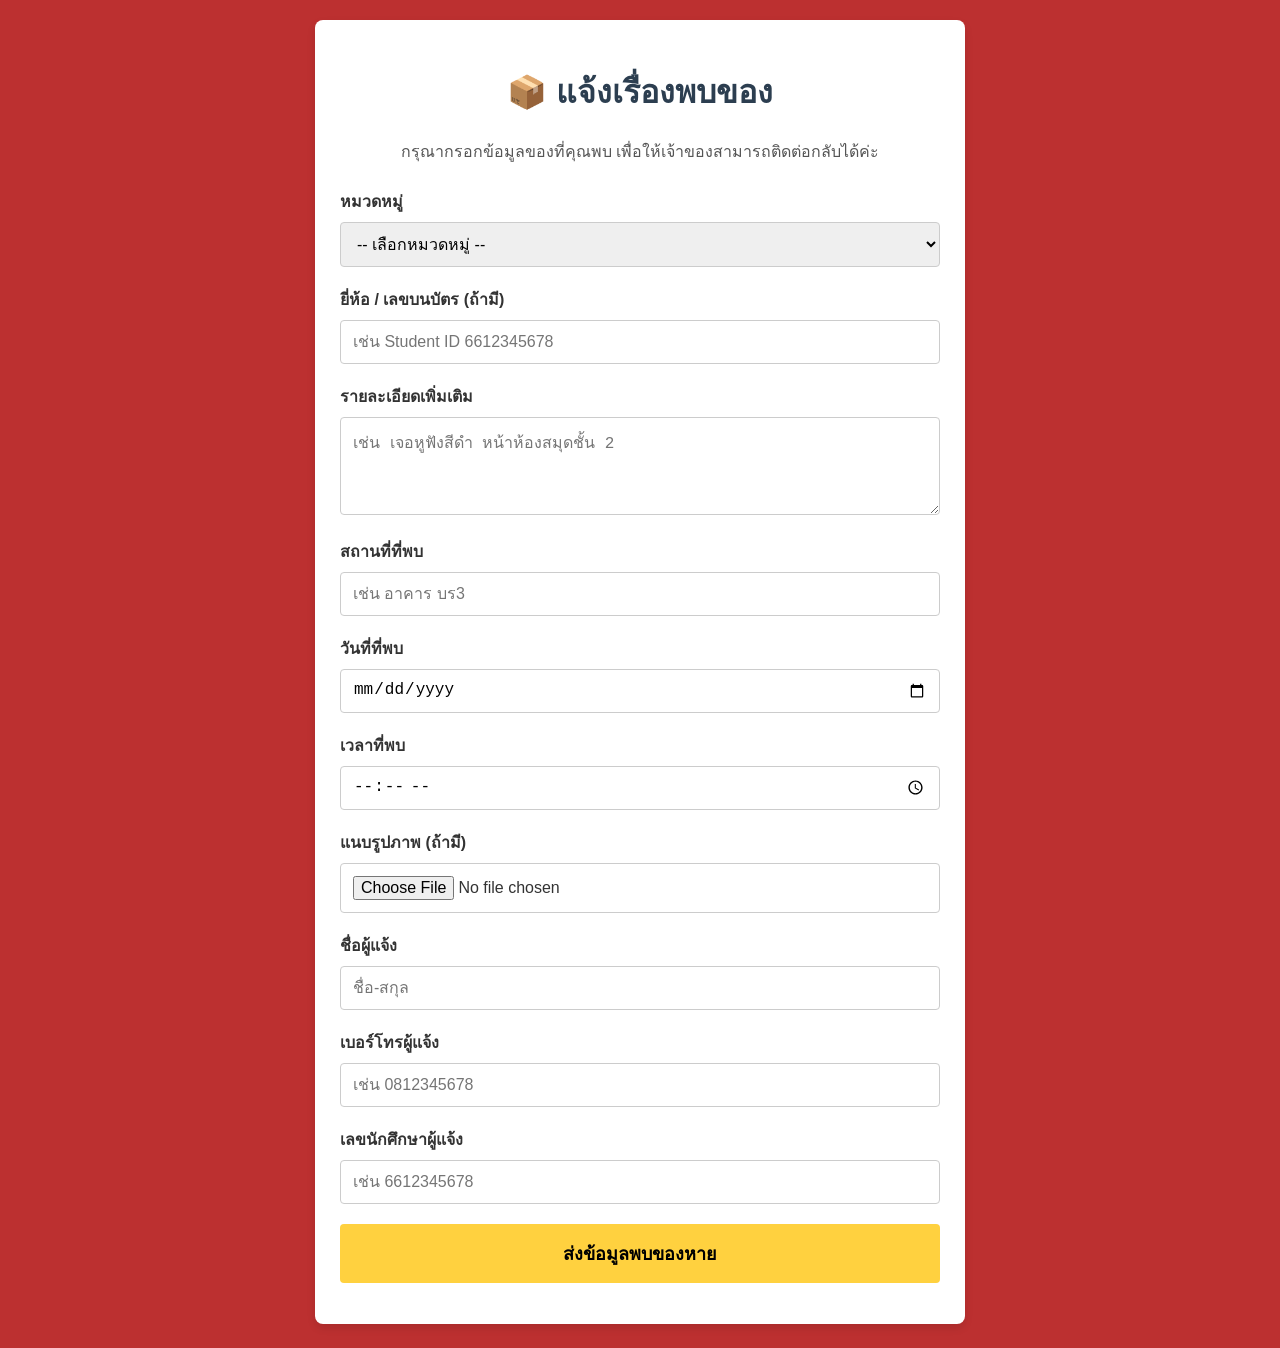
==== Frontend/found.html @ 1fd56bd8 "Initial commit Created from https://vercel.com/new" ====
<!DOCTYPE html>
<html lang="th">
<head>
  <meta charset="UTF-8">
  <meta name="viewport" content="width=device-width, initial-scale=1.0">
  <title>แจ้งเรื่องพบของ</title>
  <style>
    body {
      font-family: -apple-system, BlinkMacSystemFont, "Segoe UI", Roboto, "Helvetica Neue", Arial, sans-serif;
      margin: 0;
      padding: 20px;
      background-color: #bc3030;
      color: #333;
    }

    form {
      max-width: 600px;
      margin: 0 auto;
      padding: 25px;
      background-color: #ffffff;
      border-radius: 8px;
      box-shadow: 0 4px 8px rgba(0,0,0,0.1);
    }

    h1 {
      text-align: center;
      color: #2c3e50;
    }

    p.intro {
      text-align: center;
      color: #555;
      margin-bottom: 25px;
    }

    .form-group {
      margin-bottom: 20px;
    }

    label {
      display: block;
      margin-bottom: 8px;
      font-weight: bold;
    }

    input, textarea, select {
      width: 100%;
      padding: 12px;
      border: 1px solid #ccc;
      border-radius: 4px;
      box-sizing: border-box;
      font-size: 16px;
    }

    button {
      width: 100%;
      padding: 15px;
      background-color: #ffd13f;
      color: black;
      border: none;
      border-radius: 4px;
      cursor: pointer;
      font-size: 18px;
      font-weight: bold;
      transition: background-color 0.2s;
    }

    button:hover {
      background-color: #da8012;
    }

    /* Normalize date/time inputs on iPhone (same height as other inputs) */
    input[type="date"], input[type="time"] {
      -webkit-appearance: none;
      appearance: none;
      height: 44px;
      padding: 10px 12px;
      font-size: 16px;
      line-height: 1.2;
    }
    /* Improve rendering of iOS value area */
    input[type="date"]::-webkit-date-and-time-value,
    input[type="time"]::-webkit-date-and-time-value {
      text-align: left;
    }
  </style>
</head>
<body>

  <form id="foundForm">
    <h1>📦 แจ้งเรื่องพบของ</h1>
    <p class="intro">กรุณากรอกข้อมูลของที่คุณพบ เพื่อให้เจ้าของสามารถติดต่อกลับได้ค่ะ</p>

    <div class="form-group">
      <label for="category">หมวดหมู่</label>
      <select id="category" name="category" required onchange="toggleOtherCategory()">
        <option value="">-- เลือกหมวดหมู่ --</option>
        <option>บัตร</option>
        <option>โทรศัพท์</option>
        <option>อุปกรณ์อิเล็กทรอนิกส์</option>
        <option>เครื่องเขียน</option>
        <option value="other">อื่น ๆ</option>
      </select>
    </div>


    <div class="form-group" id="otherCategoryGroup" style="display:none;">
      <label for="otherCategory">ระบุหมวดหมู่สิ่งของ</label>
      <input type="text" id="otherCategory" placeholder="เช่น กระเป๋า, เสื้อผ้า">
    </div>

    <div class="form-group">
      <label for="brand">ยี่ห้อ / เลขบนบัตร (ถ้ามี)</label>
      <input type="text" id="brand" name="brand" placeholder="เช่น Student ID 6612345678">
    </div>

    <div class="form-group">
      <label for="details">รายละเอียดเพิ่มเติม</label>
      <textarea id="details" name="details" rows="4" placeholder="เช่น เจอหูฟังสีดำ หน้าห้องสมุดชั้น 2" required></textarea>
    </div>

    <div class="form-group">
      <label for="location">สถานที่ที่พบ</label>
      <input type="text" id="location" name="location" placeholder="เช่น อาคาร บร3" required>
    </div>


    <div class="form-group">
      <label for="date">วันที่ที่พบ</label>
      <input type="date" id="date" name="date" required>
    </div>

    <div class="form-group">
      <label for="time">เวลาที่พบ</label>
      <input type="time" id="time" name="time" required>
    </div>

    <div class="form-group">
      <label for="itemImage">แนบรูปภาพ (ถ้ามี)</label>
      <input type="file" id="itemImage" name="itemImage" accept="image/jpeg,image/jpg,image/png,image/gif,image/webp">
    </div>


    <div class="form-group">
      <label for="reporterName">ชื่อผู้แจ้ง</label>
      <input type="text" id="reporterName" placeholder="ชื่อ-สกุล" required>
    </div>
    <div class="form-group">
      <label for="reporterPhone">เบอร์โทรผู้แจ้ง</label>
      <input 
        type="tel" 
        id="reporterPhone" 
        placeholder="เช่น 0812345678" 
        inputmode="numeric"
        maxlength="10"
        pattern="[0-9]{10}"
        oninput="this.value=this.value.replace(/[^0-9]/g,'').slice(0,10);"
        required>
    </div>
    <div class="form-group">
      <label for="reporterStudentId">เลขนักศึกษาผู้แจ้ง</label>
      <input
        type="text"
        id="reporterStudentId"
        placeholder="เช่น 6612345678"
        inputmode="numeric"
        maxlength="10"
        pattern="[0-9]{10}"
        oninput="this.value=this.value.replace(/[^0-9]/g,'').slice(0,10);"
        required
      >
    </div>

    <button type="button" id="submitBtn">ส่งข้อมูลพบของหาย</button>
    <p id="status" style="text-align:center;margin-top:10px;"></p>
  </form>

  <script src="liff.js"></script>
  <script>
  // แสดง/ซ่อนช่องกรอกหมวดหมู่เอง
  function toggleOtherCategory() {
    const category = document.getElementById('category').value;
    const otherGroup = document.getElementById('otherCategoryGroup');
    if (category === 'other') {
      otherGroup.style.display = 'block';
      document.getElementById('otherCategory').required = true;
    } else {
      otherGroup.style.display = 'none';
      document.getElementById('otherCategory').required = false;
      document.getElementById('otherCategory').value = '';
    }
  }

  // UI helpers
  function showStatus(msg, type = 'info') {
    const el = document.getElementById('status');
    el.textContent = msg;
    el.style.color = type === 'error' ? '#b91c1c' : type === 'success' ? '#166534' : '#374151';
  }
  function setSubmitting(disabled) {
    const btn = document.getElementById('submitBtn');
    btn.disabled = disabled;
    btn.style.opacity = disabled ? '0.6' : '1';
    btn.textContent = disabled ? 'กำลังส่ง...' : 'ส่งข้อมูลพบของหาย';
  }

  // Image: read & compress to JPEG to avoid huge base64 (iOS/quota)
  function readFileAsDataURL(file) {
    return new Promise((resolve) => {
      if (!file) return resolve('');
      const reader = new FileReader();
      reader.onload = () => resolve(reader.result || '');
      reader.onerror = () => resolve('');
      reader.readAsDataURL(file);
    });
  }
  function compressImage(file, maxW = 1024, maxH = 1024, quality = 0.7) {
    return new Promise((resolve) => {
      if (!file) return resolve('');
      const img = new Image();
      const fr = new FileReader();
      fr.onload = () => { img.src = fr.result; };
      fr.onerror = () => resolve('');
      img.onload = () => {
        let { width, height } = img;
        const ratio = Math.min(maxW / width, maxH / height, 1);
        const w = Math.round(width * ratio);
        const h = Math.round(height * ratio);
        const canvas = document.createElement('canvas');
        canvas.width = w; canvas.height = h;
        const ctx = canvas.getContext('2d');
        ctx.drawImage(img, 0, 0, w, h);
        try {
          const dataUrl = canvas.toDataURL('image/jpeg', quality);
          resolve(dataUrl || '');
        } catch {
          resolve('');
        }
      };
      img.onerror = () => resolve('');
      fr.readAsDataURL(file);
    });
  }

  let liffProfile = null;
  async function initLiffSafe() {
    try { liffProfile = await initializeLiff("2008305063-P2NpboxX"); }
    catch (e) { console.warn('LIFF init skipped:', e); }
  }

  const GOOGLE_SHEET_URL = "https://script.google.com/macros/s/AKfycbwIFuTgpOLX0ZBdzynd5KkU3ffsWLakRwkskfgbDKEiwHoJK8pqDgki43aEMBW3VUob/exec";

  async function sendToGoogleSheet(data) {
    try {
      const response = await fetch(GOOGLE_SHEET_URL, {
        method: 'POST',
        mode: 'no-cors',
        headers: {
          'Content-Type': 'application/json',
        },
        body: JSON.stringify({
          type: 'found',
          id: data.id,
          category: data.category,
          brand: data.brand,
          details: data.details,
          location: data.location,
          date: data.date,
          time: data.time,
          reporterName: data.reporterName,
          reporterPhone: data.reporterPhone,
          reporterStudentId: data.reporterStudentId,
          status: data.status,
          itemImage: data.itemImage ? true : false
        })
      });
      console.log('✅ Sent to Google Sheets');
      return true;
    } catch (error) {
      console.error('❌ Failed to send to Google Sheets:', error);
      return false;
    }
  }

  async function handleSubmit() {
    setSubmitting(true);
    showStatus('กำลังส่ง...', 'info');

    let category = document.getElementById("category").value;
    // ถ้าเลือก "อื่น ๆ" ให้ใช้ค่าที่กรอกเอง
    if (category === 'other') {
      const otherCat = document.getElementById("otherCategory").value.trim();
      if (!otherCat) {
        showStatus('❌ กรุณาระบุหมวดหมู่', 'error');
        setSubmitting(false);
        return;
      }
      category = otherCat;
    }

    const brand = document.getElementById("brand").value;
    const details = document.getElementById("details").value;
    const location = document.getElementById("location").value;
    const date = document.getElementById("date").value;
    const time = document.getElementById("time").value;
    const reporterName = document.getElementById("reporterName").value.trim();
    const reporterPhone = document.getElementById("reporterPhone").value.trim();
    const reporterStudentId = document.getElementById("reporterStudentId").value.trim();

    // Validate
    if (!category || !details || !location || !date || !time || !reporterName || !reporterPhone || !reporterStudentId) {
      showStatus('❌ กรุณากรอกข้อมูลให้ครบถ้วน', 'error');
      setSubmitting(false);
      return;
    }

    // ตรวจสอบเบอร์และรหัสนักศึกษา 10 หลัก
    if (reporterPhone.length !== 10 || !/^\d{10}$/.test(reporterPhone)) {
      showStatus('❌ เบอร์โทรต้องเป็นตัวเลข 10 หลัก', 'error');
      setSubmitting(false);
      return;
    }
    if (reporterStudentId.length !== 10 || !/^\d{10}$/.test(reporterStudentId)) {
      showStatus('❌ รหัสนักศึกษาต้องเป็นตัวเลข 10 หลัก', 'error');
      setSubmitting(false);
      return;
    }

    // ถ้ารูปใหญ๋เกินไป ให้บันทึกโดยไม่เอารูป
    const file = document.getElementById("itemImage").files?.[0] || null;
    let itemImage = '';
    try {
      itemImage = await compressImage(file);
      if (!itemImage && file) itemImage = await readFileAsDataURL(file);
      if (itemImage && itemImage.length > 3_500_000) {
        itemImage = '';
        console.warn('Image skipped: too large for localStorage');
        showStatus('รูปภาพมีขนาดใหญ่เกินไป จะบันทึกข้อมูลโดยไม่แนบรูปภาพ', 'info');
      }
    } catch {
      itemImage = '';
    }

    const data = {
      id: Date.now(),
      category, brand, details, location, date, time,
      reporterName, reporterPhone, reporterStudentId,
      itemImage,
      status: 'waiting',
      created: new Date().toISOString()
    };

    // Save to local
    const foundItems = JSON.parse(localStorage.getItem("foundItems") || "[]");
    try {
      foundItems.push(data);
      localStorage.setItem("foundItems", JSON.stringify(foundItems));
    } catch (e) {
      try {
        data.itemImage = '';
        foundItems.push(data);
        localStorage.setItem("foundItems", JSON.stringify(foundItems));
        showStatus('บันทึกแล้ว (ไม่รวมรูป เนื่องจากพื้นที่ไม่พอ)', 'info');
      } catch (e2) {
        showStatus('❌ ไม่สามารถบันทึกข้อมูลในอุปกรณ์ได้', 'error');
        setSubmitting(false);
        return;
      }
    }

    // Send to Google Sheets (ไม่รอผลลัพธ์)
    sendToGoogleSheet(data).catch(err => {
      console.warn('Sheet sync failed (will retry later):', err);
    });

    // Success
    showStatus('✅ ส่งข้อมูลเรียบร้อยแล้ว', 'success');
    document.getElementById("category").value = "";
    document.getElementById("otherCategory").value = "";
    document.getElementById("otherCategoryGroup").style.display = "none";
    document.getElementById("brand").value = "";
    document.getElementById("details").value = "";
    document.getElementById("location").value = "";
    document.getElementById("date").value = "";
    document.getElementById("time").value = "";
    document.getElementById("reporterName").value = "";
    document.getElementById("reporterPhone").value = "";
    document.getElementById("reporterStudentId").value = "";
    document.getElementById("itemImage").value = "";
    setSubmitting(false);
  }

  document.addEventListener('DOMContentLoaded', () => {
    initLiffSafe();
    document.getElementById("submitBtn").addEventListener("click", handleSubmit);
  });
  </script>
</body>
</html>
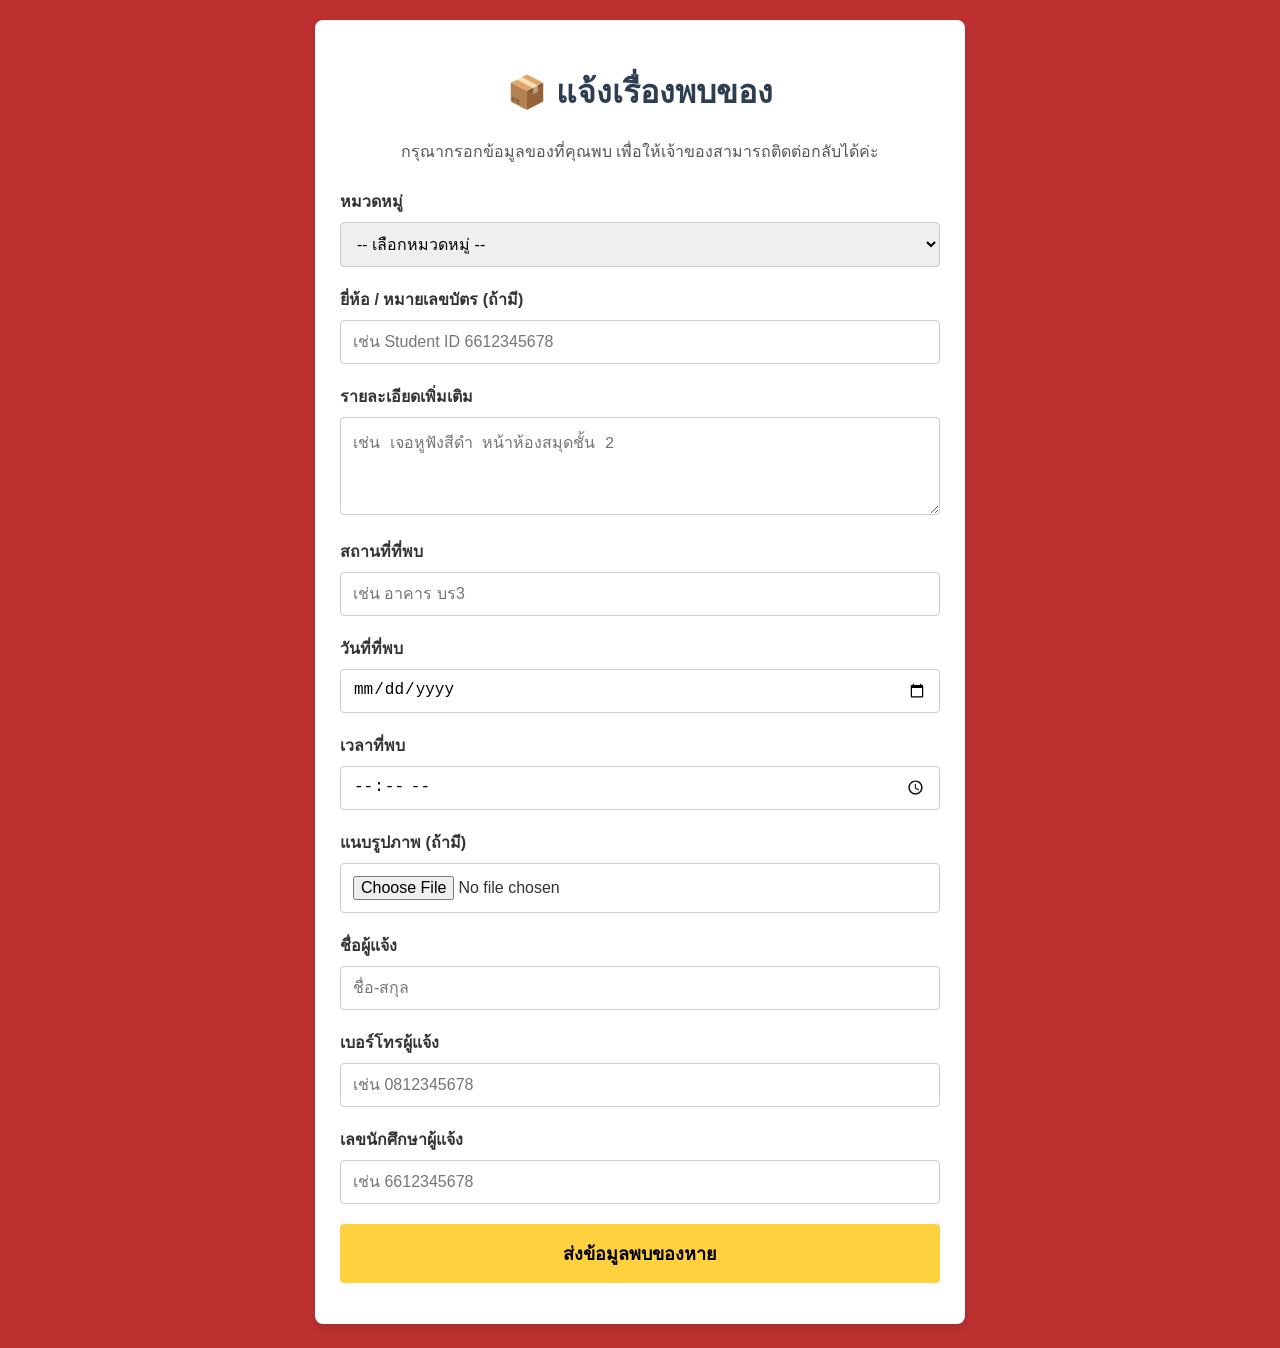
==== commit 5e162a56: "Merge from upstream" ====
--- a/Frontend/found.html
+++ b/Frontend/found.html
@@ -110,7 +110,7 @@
     </div>
 
     <div class="form-group">
-      <label for="brand">ยี่ห้อ / เลขบนบัตร (ถ้ามี)</label>
+      <label for="brand">ยี่ห้อ / หมายเลขบัตร (ถ้ามี)</label>
       <input type="text" id="brand" name="brand" placeholder="เช่น Student ID 6612345678">
     </div>
 
@@ -177,7 +177,10 @@
 
   <script src="liff.js"></script>
   <script>
-  // แสดง/ซ่อนช่องกรอกหมวดหมู่เอง
+    const LAMBDA_FOUND_URL = "https://ug5ylqwjbwgdr3had5jrw5tare0zusry.lambda-url.us-east-1.on.aws/";
+    const LIFF_ID = "2008305063-P2NpboxX";
+
+// แสดง/ซ่อนช่องกรอกหมวดหมู่เอง
   function toggleOtherCategory() {
     const category = document.getElementById('category').value;
     const otherGroup = document.getElementById('otherCategoryGroup');
@@ -198,13 +201,13 @@
     el.style.color = type === 'error' ? '#b91c1c' : type === 'success' ? '#166534' : '#374151';
   }
   function setSubmitting(disabled) {
-    const btn = document.getElementById('submitBtn');
+    const btn = document.getElementById('submitBtn'); // ⭐️ (ใช้ id "submitBtn")
     btn.disabled = disabled;
     btn.style.opacity = disabled ? '0.6' : '1';
     btn.textContent = disabled ? 'กำลังส่ง...' : 'ส่งข้อมูลพบของหาย';
   }
 
-  // Image: read & compress to JPEG to avoid huge base64 (iOS/quota)
+  // Image: read & compress to JPEG
   function readFileAsDataURL(file) {
     return new Promise((resolve) => {
       if (!file) return resolve('');
@@ -242,44 +245,47 @@
     });
   }
 
-  let liffProfile = null;
+let liffProfile = null;
   async function initLiffSafe() {
-    try { liffProfile = await initializeLiff("2008305063-P2NpboxX"); }
+    try {
+      liffProfile = await initializeLiff(LIFF_ID);
+    }
     catch (e) { console.warn('LIFF init skipped:', e); }
   }
 
-  const GOOGLE_SHEET_URL = "https://script.google.com/macros/s/AKfycbwIFuTgpOLX0ZBdzynd5KkU3ffsWLakRwkskfgbDKEiwHoJK8pqDgki43aEMBW3VUob/exec";
-
-  async function sendToGoogleSheet(data) {
-    try {
-      const response = await fetch(GOOGLE_SHEET_URL, {
-        method: 'POST',
-        mode: 'no-cors',
-        headers: {
-          'Content-Type': 'application/json',
-        },
-        body: JSON.stringify({
-          type: 'found',
-          id: data.id,
+  // ⭐️ 2. ฟังก์ชันสำหรับส่งข้อมูลไป Lambda (ตัวเดียว)
+async function sendToLambda(data) {
+      // "แมป" ข้อมูลจากฟอร์ม ให้ตรงกับที่ Lambda คาดหวัง
+      const lambdaPayload = {
           category: data.category,
-          brand: data.brand,
+          brandName: data.brand,
+          itemIdNumber: data.details, // (ใช้ details แทน itemIdNumber)
           details: data.details,
-          location: data.location,
-          date: data.date,
-          time: data.time,
+          foundLocation: data.location,
+          foundDate: data.date,
+          foundTime: data.time,
           reporterName: data.reporterName,
-          reporterPhone: data.reporterPhone,
+          reporterContact: data.reporterPhone,
           reporterStudentId: data.reporterStudentId,
-          status: data.status,
-          itemImage: data.itemImage ? true : false
-        })
+          imageBase64: data.itemImage || ""
+      };
+
+      const response = await fetch(LAMBDA_FOUND_URL, {
+          method: 'POST',
+          headers: { 'Content-Type': 'application/json' },
+          body: JSON.stringify(lambdaPayload)
       });
-      console.log('✅ Sent to Google Sheets');
-      return true;
-    } catch (error) {
-      console.error('❌ Failed to send to Google Sheets:', error);
-      return false;
-    }
+
+      if (!response.ok) {
+          // ถ้า Lambda ตอบ Error (เช่น 400, 500)
+          const errorBody = await response.json().catch(() => ({ error: "Unknown error from Lambda" }));
+          throw new Error(errorBody.error || `HTTP Error ${response.status}`);
+      }
+      
+      // ถ้า Lambda ตอบ 200 OK
+      const result = await response.json();
+      console.log('✅ Sent to Lambda (Found), got response:', result);
+      return result; // ส่งผลลัพธ์ (ที่มี caseId) กลับ
   }
 
   async function handleSubmit() {
@@ -337,25 +343,24 @@
         console.warn('Image skipped: too large for localStorage');
         showStatus('รูปภาพมีขนาดใหญ่เกินไป จะบันทึกข้อมูลโดยไม่แนบรูปภาพ', 'info');
       }
-    } catch {
+  } catch (e) {
+      console.warn("Could not process image", e);
       itemImage = '';
     }
 
     const data = {
-      id: Date.now(),
       category, brand, details, location, date, time,
       reporterName, reporterPhone, reporterStudentId,
       itemImage,
-      status: 'waiting',
-      created: new Date().toISOString()
     };
 
+
     // Save to local
-    const foundItems = JSON.parse(localStorage.getItem("foundItems") || "[]");
-    try {
-      foundItems.push(data);
-      localStorage.setItem("foundItems", JSON.stringify(foundItems));
-    } catch (e) {
+  const foundItems = JSON.parse(localStorage.getItem("foundItems") || "[]");
+    try {
+      foundItems.push(data);
+      localStorage.setItem("foundItems", JSON.stringify(foundItems));
+    } catch (e) {
       try {
         data.itemImage = '';
         foundItems.push(data);
@@ -368,31 +373,39 @@
       }
     }
 
-    // Send to Google Sheets (ไม่รอผลลัพธ์)
-    sendToGoogleSheet(data).catch(err => {
-      console.warn('Sheet sync failed (will retry later):', err);
-    });
-
-    // Success
-    showStatus('✅ ส่งข้อมูลเรียบร้อยแล้ว', 'success');
-    document.getElementById("category").value = "";
-    document.getElementById("otherCategory").value = "";
-    document.getElementById("otherCategoryGroup").style.display = "none";
-    document.getElementById("brand").value = "";
-    document.getElementById("details").value = "";
-    document.getElementById("location").value = "";
-    document.getElementById("date").value = "";
-    document.getElementById("time").value = "";
-    document.getElementById("reporterName").value = "";
-    document.getElementById("reporterPhone").value = "";
-    document.getElementById("reporterStudentId").value = "";
-    document.getElementById("itemImage").value = "";
-    setSubmitting(false);
-  }
-
-  document.addEventListener('DOMContentLoaded', () => {
+    // ⭐️ 3. ส่งข้อมูลไป AWS ที่เดียว
+try {
+      showStatus('กำลังเชื่อมต่อฐานข้อมูล AWS...', 'info');
+      const lambdaResult = await sendToLambda(data);
+
+      showStatus(`✅ ส่งข้อมูลเรียบร้อย! (Case ID: ${lambdaResult.caseId || 'N/A'})`, 'success');
+
+      // ล้างฟอร์ม
+      document.getElementById("category").value = "";
+      document.getElementById("otherCategory").value = "";
+      document.getElementById("otherCategoryGroup").style.display = "none";
+      document.getElementById("brand").value = "";
+      document.getElementById("details").value = "";
+      document.getElementById("location").value = "";
+      document.getElementById("date").value = "";
+      document.getElementById("time").value = "";
+      document.getElementById("reporterName").value = "";
+      document.getElementById("reporterPhone").value = "";
+      document.getElementById("reporterStudentId").value = "";
+      document.getElementById("itemImage").value = "";
+
+    } catch (error) {
+      console.error('Submit failed:', error);
+      showStatus(`❌ ส่งข้อมูลไม่สำเร็จ: ${error.message}`, 'error');
+    } finally {
+      setSubmitting(false);
+    }
+  }
+
+document.addEventListener('DOMContentLoaded', () => {
     initLiffSafe();
     document.getElementById("submitBtn").addEventListener("click", handleSubmit);
+    document.getElementById("category").addEventListener("change", toggleOtherCategory);
   });
   </script>
 </body>
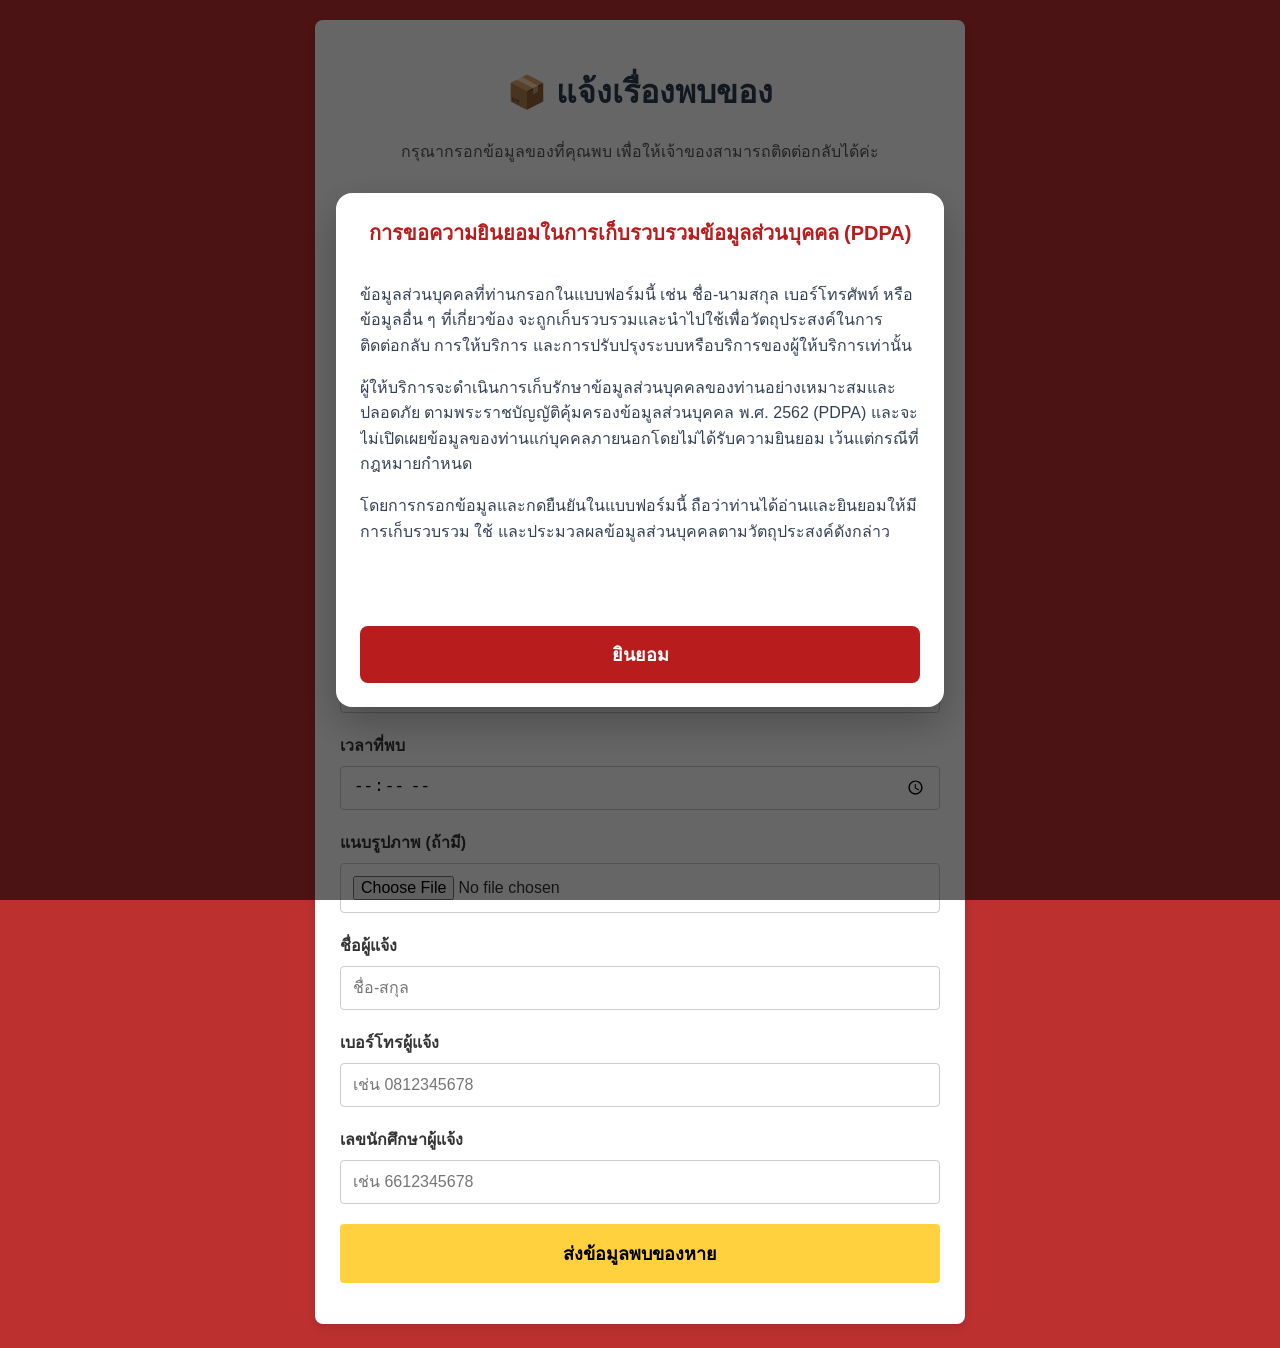
==== commit c3817132: "add pdpa, hide reporter name" ====
--- a/Frontend/found.html
+++ b/Frontend/found.html
@@ -4,86 +4,8 @@
   <meta charset="UTF-8">
   <meta name="viewport" content="width=device-width, initial-scale=1.0">
   <title>แจ้งเรื่องพบของ</title>
-  <style>
-    body {
-      font-family: -apple-system, BlinkMacSystemFont, "Segoe UI", Roboto, "Helvetica Neue", Arial, sans-serif;
-      margin: 0;
-      padding: 20px;
-      background-color: #bc3030;
-      color: #333;
-    }
-
-    form {
-      max-width: 600px;
-      margin: 0 auto;
-      padding: 25px;
-      background-color: #ffffff;
-      border-radius: 8px;
-      box-shadow: 0 4px 8px rgba(0,0,0,0.1);
-    }
-
-    h1 {
-      text-align: center;
-      color: #2c3e50;
-    }
-
-    p.intro {
-      text-align: center;
-      color: #555;
-      margin-bottom: 25px;
-    }
-
-    .form-group {
-      margin-bottom: 20px;
-    }
-
-    label {
-      display: block;
-      margin-bottom: 8px;
-      font-weight: bold;
-    }
-
-    input, textarea, select {
-      width: 100%;
-      padding: 12px;
-      border: 1px solid #ccc;
-      border-radius: 4px;
-      box-sizing: border-box;
-      font-size: 16px;
-    }
-
-    button {
-      width: 100%;
-      padding: 15px;
-      background-color: #ffd13f;
-      color: black;
-      border: none;
-      border-radius: 4px;
-      cursor: pointer;
-      font-size: 18px;
-      font-weight: bold;
-      transition: background-color 0.2s;
-    }
-
-    button:hover {
-      background-color: #da8012;
-    }
-
-    /* Normalize date/time inputs on iPhone (same height as other inputs) */
-    input[type="date"], input[type="time"] {
-      -webkit-appearance: none;
-      appearance: none;
-      height: 44px;
-      padding: 10px 12px;
-      font-size: 16px;
-      line-height: 1.2;
-    }
-    /* Improve rendering of iOS value area */
-    input[type="date"]::-webkit-date-and-time-value,
-    input[type="time"]::-webkit-date-and-time-value {
-      text-align: left;
-    }
-  </style>
+  <link rel="stylesheet" href="css/found.css">
+  <link rel="stylesheet" href="css/pdpa.css">
 </head>
 <body>
 
@@ -176,237 +98,8 @@
   </form>
 
   <script src="liff.js"></script>
-  <script>
-    const LAMBDA_FOUND_URL = "https://ug5ylqwjbwgdr3had5jrw5tare0zusry.lambda-url.us-east-1.on.aws/";
-    const LIFF_ID = "2008305063-P2NpboxX";
+  <script src="js/pdpa.js"></script>
+  <script src="js/found.js"></script>
 
-// แสดง/ซ่อนช่องกรอกหมวดหมู่เอง
-  function toggleOtherCategory() {
-    const category = document.getElementById('category').value;
-    const otherGroup = document.getElementById('otherCategoryGroup');
-    if (category === 'other') {
-      otherGroup.style.display = 'block';
-      document.getElementById('otherCategory').required = true;
-    } else {
-      otherGroup.style.display = 'none';
-      document.getElementById('otherCategory').required = false;
-      document.getElementById('otherCategory').value = '';
-    }
-  }
-
-  // UI helpers
-  function showStatus(msg, type = 'info') {
-    const el = document.getElementById('status');
-    el.textContent = msg;
-    el.style.color = type === 'error' ? '#b91c1c' : type === 'success' ? '#166534' : '#374151';
-  }
-  function setSubmitting(disabled) {
-    const btn = document.getElementById('submitBtn'); // ⭐️ (ใช้ id "submitBtn")
-    btn.disabled = disabled;
-    btn.style.opacity = disabled ? '0.6' : '1';
-    btn.textContent = disabled ? 'กำลังส่ง...' : 'ส่งข้อมูลพบของหาย';
-  }
-
-  // Image: read & compress to JPEG
-  function readFileAsDataURL(file) {
-    return new Promise((resolve) => {
-      if (!file) return resolve('');
-      const reader = new FileReader();
-      reader.onload = () => resolve(reader.result || '');
-      reader.onerror = () => resolve('');
-      reader.readAsDataURL(file);
-    });
-  }
-  function compressImage(file, maxW = 1024, maxH = 1024, quality = 0.7) {
-    return new Promise((resolve) => {
-      if (!file) return resolve('');
-      const img = new Image();
-      const fr = new FileReader();
-      fr.onload = () => { img.src = fr.result; };
-      fr.onerror = () => resolve('');
-      img.onload = () => {
-        let { width, height } = img;
-        const ratio = Math.min(maxW / width, maxH / height, 1);
-        const w = Math.round(width * ratio);
-        const h = Math.round(height * ratio);
-        const canvas = document.createElement('canvas');
-        canvas.width = w; canvas.height = h;
-        const ctx = canvas.getContext('2d');
-        ctx.drawImage(img, 0, 0, w, h);
-        try {
-          const dataUrl = canvas.toDataURL('image/jpeg', quality);
-          resolve(dataUrl || '');
-        } catch {
-          resolve('');
-        }
-      };
-      img.onerror = () => resolve('');
-      fr.readAsDataURL(file);
-    });
-  }
-
-let liffProfile = null;
-  async function initLiffSafe() {
-    try {
-      liffProfile = await initializeLiff(LIFF_ID);
-    }
-    catch (e) { console.warn('LIFF init skipped:', e); }
-  }
-
-  // ⭐️ 2. ฟังก์ชันสำหรับส่งข้อมูลไป Lambda (ตัวเดียว)
-async function sendToLambda(data) {
-      // "แมป" ข้อมูลจากฟอร์ม ให้ตรงกับที่ Lambda คาดหวัง
-      const lambdaPayload = {
-          category: data.category,
-          brandName: data.brand,
-          itemIdNumber: data.details, // (ใช้ details แทน itemIdNumber)
-          details: data.details,
-          foundLocation: data.location,
-          foundDate: data.date,
-          foundTime: data.time,
-          reporterName: data.reporterName,
-          reporterContact: data.reporterPhone,
-          reporterStudentId: data.reporterStudentId,
-          imageBase64: data.itemImage || ""
-      };
-
-      const response = await fetch(LAMBDA_FOUND_URL, {
-          method: 'POST',
-          headers: { 'Content-Type': 'application/json' },
-          body: JSON.stringify(lambdaPayload)
-      });
-
-      if (!response.ok) {
-          // ถ้า Lambda ตอบ Error (เช่น 400, 500)
-          const errorBody = await response.json().catch(() => ({ error: "Unknown error from Lambda" }));
-          throw new Error(errorBody.error || `HTTP Error ${response.status}`);
-      }
-      
-      // ถ้า Lambda ตอบ 200 OK
-      const result = await response.json();
-      console.log('✅ Sent to Lambda (Found), got response:', result);
-      return result; // ส่งผลลัพธ์ (ที่มี caseId) กลับ
-  }
-
-  async function handleSubmit() {
-    setSubmitting(true);
-    showStatus('กำลังส่ง...', 'info');
-
-    let category = document.getElementById("category").value;
-    // ถ้าเลือก "อื่น ๆ" ให้ใช้ค่าที่กรอกเอง
-    if (category === 'other') {
-      const otherCat = document.getElementById("otherCategory").value.trim();
-      if (!otherCat) {
-        showStatus('❌ กรุณาระบุหมวดหมู่', 'error');
-        setSubmitting(false);
-        return;
-      }
-      category = otherCat;
-    }
-
-    const brand = document.getElementById("brand").value;
-    const details = document.getElementById("details").value;
-    const location = document.getElementById("location").value;
-    const date = document.getElementById("date").value;
-    const time = document.getElementById("time").value;
-    const reporterName = document.getElementById("reporterName").value.trim();
-    const reporterPhone = document.getElementById("reporterPhone").value.trim();
-    const reporterStudentId = document.getElementById("reporterStudentId").value.trim();
-
-    // Validate
-    if (!category || !details || !location || !date || !time || !reporterName || !reporterPhone || !reporterStudentId) {
-      showStatus('❌ กรุณากรอกข้อมูลให้ครบถ้วน', 'error');
-      setSubmitting(false);
-      return;
-    }
-
-    // ตรวจสอบเบอร์และรหัสนักศึกษา 10 หลัก
-    if (reporterPhone.length !== 10 || !/^\d{10}$/.test(reporterPhone)) {
-      showStatus('❌ เบอร์โทรต้องเป็นตัวเลข 10 หลัก', 'error');
-      setSubmitting(false);
-      return;
-    }
-    if (reporterStudentId.length !== 10 || !/^\d{10}$/.test(reporterStudentId)) {
-      showStatus('❌ รหัสนักศึกษาต้องเป็นตัวเลข 10 หลัก', 'error');
-      setSubmitting(false);
-      return;
-    }
-
-    // ถ้ารูปใหญ๋เกินไป ให้บันทึกโดยไม่เอารูป
-    const file = document.getElementById("itemImage").files?.[0] || null;
-    let itemImage = '';
-    try {
-      itemImage = await compressImage(file);
-      if (!itemImage && file) itemImage = await readFileAsDataURL(file);
-      if (itemImage && itemImage.length > 3_500_000) {
-        itemImage = '';
-        console.warn('Image skipped: too large for localStorage');
-        showStatus('รูปภาพมีขนาดใหญ่เกินไป จะบันทึกข้อมูลโดยไม่แนบรูปภาพ', 'info');
-      }
-  } catch (e) {
-      console.warn("Could not process image", e);
-      itemImage = '';
-    }
-
-    const data = {
-      category, brand, details, location, date, time,
-      reporterName, reporterPhone, reporterStudentId,
-      itemImage,
-    };
-
-
-    // Save to local
-  const foundItems = JSON.parse(localStorage.getItem("foundItems") || "[]");
-    try {
-      foundItems.push(data);
-      localStorage.setItem("foundItems", JSON.stringify(foundItems));
-    } catch (e) {
-      try {
-        data.itemImage = '';
-        foundItems.push(data);
-        localStorage.setItem("foundItems", JSON.stringify(foundItems));
-        showStatus('บันทึกแล้ว (ไม่รวมรูป เนื่องจากพื้นที่ไม่พอ)', 'info');
-      } catch (e2) {
-        showStatus('❌ ไม่สามารถบันทึกข้อมูลในอุปกรณ์ได้', 'error');
-        setSubmitting(false);
-        return;
-      }
-    }
-
-    // ⭐️ 3. ส่งข้อมูลไป AWS ที่เดียว
-try {
-      showStatus('กำลังเชื่อมต่อฐานข้อมูล AWS...', 'info');
-      const lambdaResult = await sendToLambda(data);
-
-      showStatus(`✅ ส่งข้อมูลเรียบร้อย! (Case ID: ${lambdaResult.caseId || 'N/A'})`, 'success');
-
-      // ล้างฟอร์ม
-      document.getElementById("category").value = "";
-      document.getElementById("otherCategory").value = "";
-      document.getElementById("otherCategoryGroup").style.display = "none";
-      document.getElementById("brand").value = "";
-      document.getElementById("details").value = "";
-      document.getElementById("location").value = "";
-      document.getElementById("date").value = "";
-      document.getElementById("time").value = "";
-      document.getElementById("reporterName").value = "";
-      document.getElementById("reporterPhone").value = "";
-      document.getElementById("reporterStudentId").value = "";
-      document.getElementById("itemImage").value = "";
-
-    } catch (error) {
-      console.error('Submit failed:', error);
-      showStatus(`❌ ส่งข้อมูลไม่สำเร็จ: ${error.message}`, 'error');
-    } finally {
-      setSubmitting(false);
-    }
-  }
-
-document.addEventListener('DOMContentLoaded', () => {
-    initLiffSafe();
-    document.getElementById("submitBtn").addEventListener("click", handleSubmit);
-    document.getElementById("category").addEventListener("change", toggleOtherCategory);
-  });
-  </script>
 </body>
 </html>
--- a/Frontend/css/found.css
+++ b/Frontend/css/found.css
@@ -0,0 +1,80 @@
+
+    body {
+      font-family: -apple-system, BlinkMacSystemFont, "Segoe UI", Roboto, "Helvetica Neue", Arial, sans-serif;
+      margin: 0;
+      padding: 20px;
+      background-color: #bc3030;
+      color: #333;
+    }
+
+    form {
+      max-width: 600px;
+      margin: 0 auto;
+      padding: 25px;
+      background-color: #ffffff;
+      border-radius: 8px;
+      box-shadow: 0 4px 8px rgba(0,0,0,0.1);
+    }
+
+    h1 {
+      text-align: center;
+      color: #2c3e50;
+    }
+
+    p.intro {
+      text-align: center;
+      color: #555;
+      margin-bottom: 25px;
+    }
+
+    .form-group {
+      margin-bottom: 20px;
+    }
+
+    label {
+      display: block;
+      margin-bottom: 8px;
+      font-weight: bold;
+    }
+
+    input, textarea, select {
+      width: 100%;
+      padding: 12px;
+      border: 1px solid #ccc;
+      border-radius: 4px;
+      box-sizing: border-box;
+      font-size: 16px;
+    }
+
+    button {
+      width: 100%;
+      padding: 15px;
+      background-color: #ffd13f;
+      color: black;
+      border: none;
+      border-radius: 4px;
+      cursor: pointer;
+      font-size: 18px;
+      font-weight: bold;
+      transition: background-color 0.2s;
+    }
+
+    button:hover {
+      background-color: #da8012;
+    }
+
+    /* Normalize date/time inputs on iPhone (same height as other inputs) */
+    input[type="date"], input[type="time"] {
+      -webkit-appearance: none;
+      appearance: none;
+      height: 44px;
+      padding: 10px 12px;
+      font-size: 16px;
+      line-height: 1.2;
+    }
+    /* Improve rendering of iOS value area */
+    input[type="date"]::-webkit-date-and-time-value,
+    input[type="time"]::-webkit-date-and-time-value {
+      text-align: left;
+    }
+
--- a/Frontend/css/pdpa.css
+++ b/Frontend/css/pdpa.css
@@ -0,0 +1,72 @@
+.pdpa-consent-overlay {
+  position: fixed;
+  inset: 0;
+  background: rgba(0, 0, 0, 0.6);
+  display: flex;
+  align-items: center;
+  justify-content: center;
+  padding: 20px;
+  z-index: 9999;
+}
+
+.pdpa-consent-card {
+  max-width: 560px;
+  width: 100%;
+  background: #fff;
+  border-radius: 16px;
+  padding: 24px;
+  box-shadow: 0 16px 40px rgba(0, 0, 0, 0.26);
+  color: #1f2937;
+  text-align: left;
+}
+
+.pdpa-consent-card h2 {
+  margin-top: 0;
+  font-size: 20px;
+  text-align: center;
+  color: #b91c1c;
+}
+
+.pdpa-consent-body {
+  max-height: 50vh;
+  overflow-y: auto;
+  margin: 16px 0;
+  line-height: 1.6;
+  color: #334155;
+}
+
+.pdpa-consent-btn {
+  width: 100%;
+  margin-top: 8px;
+  background-color: #b91c1c;
+  color: white;
+  border: none;
+  padding: 14px;
+  border-radius: 8px;
+  font-size: 18px;
+  cursor: pointer;
+}
+
+.pdpa-consent-btn:hover {
+  background-color: #991b1b;
+}
+
+.pdpa-consent-body {
+  max-height: 50vh;
+  overflow-y: auto;
+  margin: 16px 0;
+  line-height: 1.6;
+  color: #334155;
+  /* ---  Scrollbar --- */
+  -ms-overflow-style: none;  /*  Edge */
+  scrollbar-width: none;     /*  Firefox */
+}
+/* Chrome, Safari Opera */
+.pdpa-consent-body::-webkit-scrollbar {
+  display: none;
+}
+
+.pdpa-consent-body {
+  mask-image: linear-gradient(to bottom, black 80%, transparent 100%);
+  -webkit-mask-image: linear-gradient(to bottom, black 80%, transparent 100%);
+}
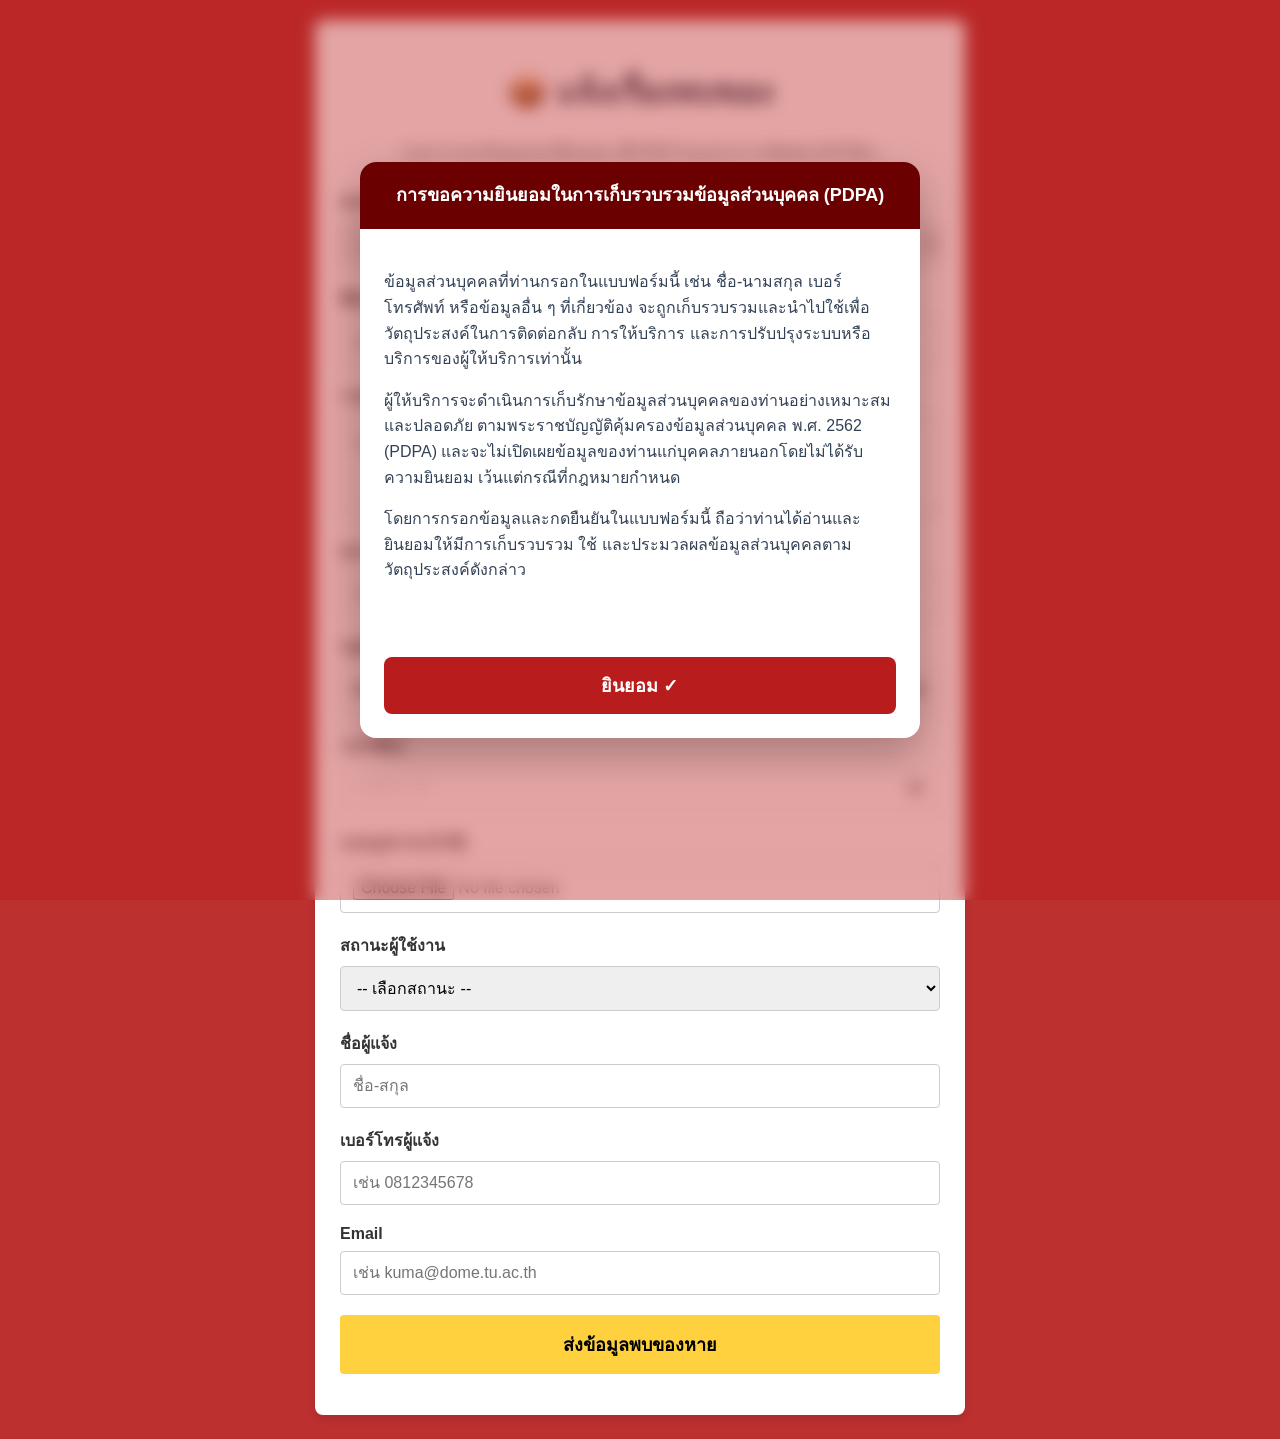
==== commit d17e508a: "add return item, update found, lost form" ====
--- a/Frontend/found.html
+++ b/Frontend/found.html
@@ -1,105 +1,174 @@
-<!DOCTYPE html>
+<!doctype html>
 <html lang="th">
-<head>
-  <meta charset="UTF-8">
-  <meta name="viewport" content="width=device-width, initial-scale=1.0">
-  <title>แจ้งเรื่องพบของ</title>
-  <link rel="stylesheet" href="css/found.css">
-  <link rel="stylesheet" href="css/pdpa.css">
-</head>
-<body>
+  <head>
+    <meta charset="UTF-8" />
+    <meta name="viewport" content="width=device-width, initial-scale=1.0" />
+    <title>แจ้งเรื่องพบของ</title>
+    <link rel="stylesheet" href="css/found.css" />
+    <link rel="stylesheet" href="css/pdpa.css" />
+  </head>
+  <body>
+    <form id="foundForm">
+      <h1>📦 แจ้งเรื่องพบของ</h1>
+      <p class="intro">
+        กรุณากรอกข้อมูลของที่คุณพบ เพื่อให้เจ้าของสามารถติดต่อกลับได้ค่ะ
+      </p>
 
-  <form id="foundForm">
-    <h1>📦 แจ้งเรื่องพบของ</h1>
-    <p class="intro">กรุณากรอกข้อมูลของที่คุณพบ เพื่อให้เจ้าของสามารถติดต่อกลับได้ค่ะ</p>
+      <div class="form-group">
+        <label for="category">หมวดหมู่</label>
+        <select
+          id="category"
+          name="category"
+          required
+          onchange="toggleOtherCategory()"
+        >
+          <option value="">-- เลือกหมวดหมู่ --</option>
+          <option>บัตร</option>
+          <option>โทรศัพท์</option>
+          <option>อุปกรณ์อิเล็กทรอนิกส์</option>
+          <option>เครื่องเขียน</option>
+          <option value="other">อื่น ๆ</option>
+        </select>
+      </div>
 
-    <div class="form-group">
-      <label for="category">หมวดหมู่</label>
-      <select id="category" name="category" required onchange="toggleOtherCategory()">
-        <option value="">-- เลือกหมวดหมู่ --</option>
-        <option>บัตร</option>
-        <option>โทรศัพท์</option>
-        <option>อุปกรณ์อิเล็กทรอนิกส์</option>
-        <option>เครื่องเขียน</option>
-        <option value="other">อื่น ๆ</option>
-      </select>
-    </div>
+      <div class="form-group" id="otherCategoryGroup" style="display: none">
+        <label for="otherCategory">ระบุหมวดหมู่สิ่งของ</label>
+        <input
+          type="text"
+          id="otherCategory"
+          placeholder="เช่น กระเป๋า, เสื้อผ้า"
+        />
+      </div>
 
+      <div class="form-group">
+        <label for="brand">ยี่ห้อ / หมายเลขบัตร (ถ้ามี)</label>
+        <input
+          type="text"
+          id="brand"
+          name="brand"
+          placeholder="เช่น Student ID 6612345678"
+        />
+      </div>
 
-    <div class="form-group" id="otherCategoryGroup" style="display:none;">
-      <label for="otherCategory">ระบุหมวดหมู่สิ่งของ</label>
-      <input type="text" id="otherCategory" placeholder="เช่น กระเป๋า, เสื้อผ้า">
-    </div>
+      <div class="form-group">
+        <label for="details">รายละเอียดเพิ่มเติม</label>
+        <textarea
+          id="details"
+          name="details"
+          rows="4"
+          placeholder="เช่น เจอหูฟังสีดำ หน้าห้องสมุดชั้น 2"
+          required
+        ></textarea>
+      </div>
 
-    <div class="form-group">
-      <label for="brand">ยี่ห้อ / หมายเลขบัตร (ถ้ามี)</label>
-      <input type="text" id="brand" name="brand" placeholder="เช่น Student ID 6612345678">
-    </div>
+      <div class="form-group">
+        <label for="location">สถานที่ที่พบ</label>
+        <input
+          type="text"
+          id="location"
+          name="location"
+          placeholder="เช่น อาคาร บร3"
+          required
+        />
+      </div>
 
-    <div class="form-group">
-      <label for="details">รายละเอียดเพิ่มเติม</label>
-      <textarea id="details" name="details" rows="4" placeholder="เช่น เจอหูฟังสีดำ หน้าห้องสมุดชั้น 2" required></textarea>
-    </div>
+      <div class="form-group">
+        <label for="date">วันที่ที่พบ (เดือน/วัน/ปี)</label>
+        <input type="date" id="date" name="date" required />
+      </div>
 
-    <div class="form-group">
-      <label for="location">สถานที่ที่พบ</label>
-      <input type="text" id="location" name="location" placeholder="เช่น อาคาร บร3" required>
-    </div>
+      <div class="form-group">
+        <label for="time">เวลาที่พบ</label>
+        <input type="time" id="time" name="time" required />
+      </div>
 
+      <div class="form-group">
+        <label for="itemImage">แนบรูปภาพ (ถ้ามี)</label>
+        <input
+          type="file"
+          id="itemImage"
+          name="itemImage"
+          accept="image/jpeg,image/jpg,image/png,image/gif,image/webp"
+        />
+      </div>
 
-    <div class="form-group">
-      <label for="date">วันที่ที่พบ</label>
-      <input type="date" id="date" name="date" required>
-    </div>
+      <div class="form-group">
+        <label for="userStatus">สถานะผู้ใช้งาน</label>
+        <select id="userStatus" name="userStatus" required>
+          <option value="">-- เลือกสถานะ --</option>
+          <option value="student">บุคลากร / นักศึกษาในมหาวิทยาลัย</option>
+          <option value="external">บุคคลภายนอกมหาวิทยาลัย</option>
+        </select>
+      </div>
 
-    <div class="form-group">
-      <label for="time">เวลาที่พบ</label>
-      <input type="time" id="time" name="time" required>
-    </div>
+      <div class="form-group">
+        <label for="reporterName">ชื่อผู้แจ้ง</label>
+        <input type="text" id="reporterName" placeholder="ชื่อ-สกุล" required />
+      </div>
+      <div class="form-group">
+        <label for="reporterPhone">เบอร์โทรผู้แจ้ง</label>
+        <input
+          type="tel"
+          id="reporterPhone"
+          placeholder="เช่น 0812345678"
+          inputmode="numeric"
+          maxlength="10"
+          pattern="[0-9]{10}"
+          oninput="this.value = this.value.replace(/[^0-9]/g, '').slice(0, 10)"
+          required
+        />
+      </div>
 
-    <div class="form-group">
-      <label for="itemImage">แนบรูปภาพ (ถ้ามี)</label>
-      <input type="file" id="itemImage" name="itemImage" accept="image/jpeg,image/jpg,image/png,image/gif,image/webp">
-    </div>
+      <!-- เฉพาะนักศึกษา -->
+      <div id="studentOnlyFields" style="display: none">
+        <div class="form-group">
+          <label for="reporterStudentId">เลขนักศึกษาผู้แจ้ง</label>
+          <input
+            type="text"
+            id="reporterStudentId"
+            placeholder="เช่น 6612345678"
+            inputmode="numeric"
+            maxlength="10"
+            pattern="[0-9]{10}"
+            oninput="
+              this.value = this.value.replace(/[^0-9]/g, '').slice(0, 10)
+            "
+          />
+        </div>
+        <div class="form-group">
+          <label for="reporterFaculty">คณะ</label>
+          <input
+            type="text"
+            id="reporterFaculty"
+            placeholder="วิทยาศาสตร์, บัญชี"
+          />
+        </div>
+        <div class="form-group">
+          <label for="reporterMajor">สาขา</label>
+          <input
+            type="text"
+            id="reporterMajor"
+            placeholder="เช่น วิทยาการคอมพิวเตอร์, สถิติ"
+          />
+        </div>
+      </div>
 
+      <div class="form-group">
+        <label for="reporterEmail">Email</label>
+        <input
+          type="email"
+          id="reporterEmail "
+          placeholder="เช่น kuma@dome.tu.ac.th"
+          required
+        />
+      </div>
 
-    <div class="form-group">
-      <label for="reporterName">ชื่อผู้แจ้ง</label>
-      <input type="text" id="reporterName" placeholder="ชื่อ-สกุล" required>
-    </div>
-    <div class="form-group">
-      <label for="reporterPhone">เบอร์โทรผู้แจ้ง</label>
-      <input 
-        type="tel" 
-        id="reporterPhone" 
-        placeholder="เช่น 0812345678" 
-        inputmode="numeric"
-        maxlength="10"
-        pattern="[0-9]{10}"
-        oninput="this.value=this.value.replace(/[^0-9]/g,'').slice(0,10);"
-        required>
-    </div>
-    <div class="form-group">
-      <label for="reporterStudentId">เลขนักศึกษาผู้แจ้ง</label>
-      <input
-        type="text"
-        id="reporterStudentId"
-        placeholder="เช่น 6612345678"
-        inputmode="numeric"
-        maxlength="10"
-        pattern="[0-9]{10}"
-        oninput="this.value=this.value.replace(/[^0-9]/g,'').slice(0,10);"
-        required
-      >
-    </div>
+      <button type="button" id="submitBtn">ส่งข้อมูลพบของหาย</button>
+      <p id="status" style="text-align: center; margin-top: 10px"></p>
+    </form>
 
-    <button type="button" id="submitBtn">ส่งข้อมูลพบของหาย</button>
-    <p id="status" style="text-align:center;margin-top:10px;"></p>
-  </form>
-
-  <script src="liff.js"></script>
-  <script src="js/pdpa.js"></script>
-  <script src="js/found.js"></script>
-
-</body>
+    <script src="liff.js"></script>
+    <script src="js/pdpa.js"></script>
+    <script src="js/found.js"></script>
+  </body>
 </html>
--- a/Frontend/css/pdpa.css
+++ b/Frontend/css/pdpa.css
@@ -1,7 +1,10 @@
+/* พื้นหลังเบลอสีแดงโปร่งแสง */
 .pdpa-consent-overlay {
   position: fixed;
   inset: 0;
-  background: rgba(0, 0, 0, 0.6);
+  background: rgba(185, 28, 28, 0.4);
+  backdrop-filter: blur(8px);
+  -webkit-backdrop-filter: blur(8px);
   display: flex;
   align-items: center;
   justify-content: center;
@@ -14,30 +17,46 @@
   width: 100%;
   background: #fff;
   border-radius: 16px;
-  padding: 24px;
+  overflow: hidden;
   box-shadow: 0 16px 40px rgba(0, 0, 0, 0.26);
   color: #1f2937;
   text-align: left;
+  display: flex;
+  flex-direction: column;
 }
 
 .pdpa-consent-card h2 {
-  margin-top: 0;
-  font-size: 20px;
+  margin: 0;
+  background-color: #6b0000;
+  color: #ffffff;
+  padding: 20px 16px;
+  font-size: 18px;
   text-align: center;
-  color: #b91c1c;
+  line-height: 1.5;
 }
 
 .pdpa-consent-body {
   max-height: 50vh;
   overflow-y: auto;
-  margin: 16px 0;
+  margin: 0;
+  padding: 24px 24px 16px 24px;
   line-height: 1.6;
   color: #334155;
+
+  -ms-overflow-style: none;
+  scrollbar-width: none;
+
+  mask-image: linear-gradient(to bottom, black 85%, transparent 100%);
+  -webkit-mask-image: linear-gradient(to bottom, black 85%, transparent 100%);
+}
+
+.pdpa-consent-body::-webkit-scrollbar {
+  display: none;
 }
 
 .pdpa-consent-btn {
-  width: 100%;
-  margin-top: 8px;
+  width: calc(100% - 48px);
+  margin: 0 24px 24px 24px;
   background-color: #b91c1c;
   color: white;
   border: none;
@@ -45,28 +64,9 @@
   border-radius: 8px;
   font-size: 18px;
   cursor: pointer;
+  font-weight: bold;
 }
 
 .pdpa-consent-btn:hover {
   background-color: #991b1b;
 }
-
-.pdpa-consent-body {
-  max-height: 50vh;
-  overflow-y: auto;
-  margin: 16px 0;
-  line-height: 1.6;
-  color: #334155;
-  /* ---  Scrollbar --- */
-  -ms-overflow-style: none;  /*  Edge */
-  scrollbar-width: none;     /*  Firefox */
-}
-/* Chrome, Safari Opera */
-.pdpa-consent-body::-webkit-scrollbar {
-  display: none;
-}
-
-.pdpa-consent-body {
-  mask-image: linear-gradient(to bottom, black 80%, transparent 100%);
-  -webkit-mask-image: linear-gradient(to bottom, black 80%, transparent 100%);
-}
